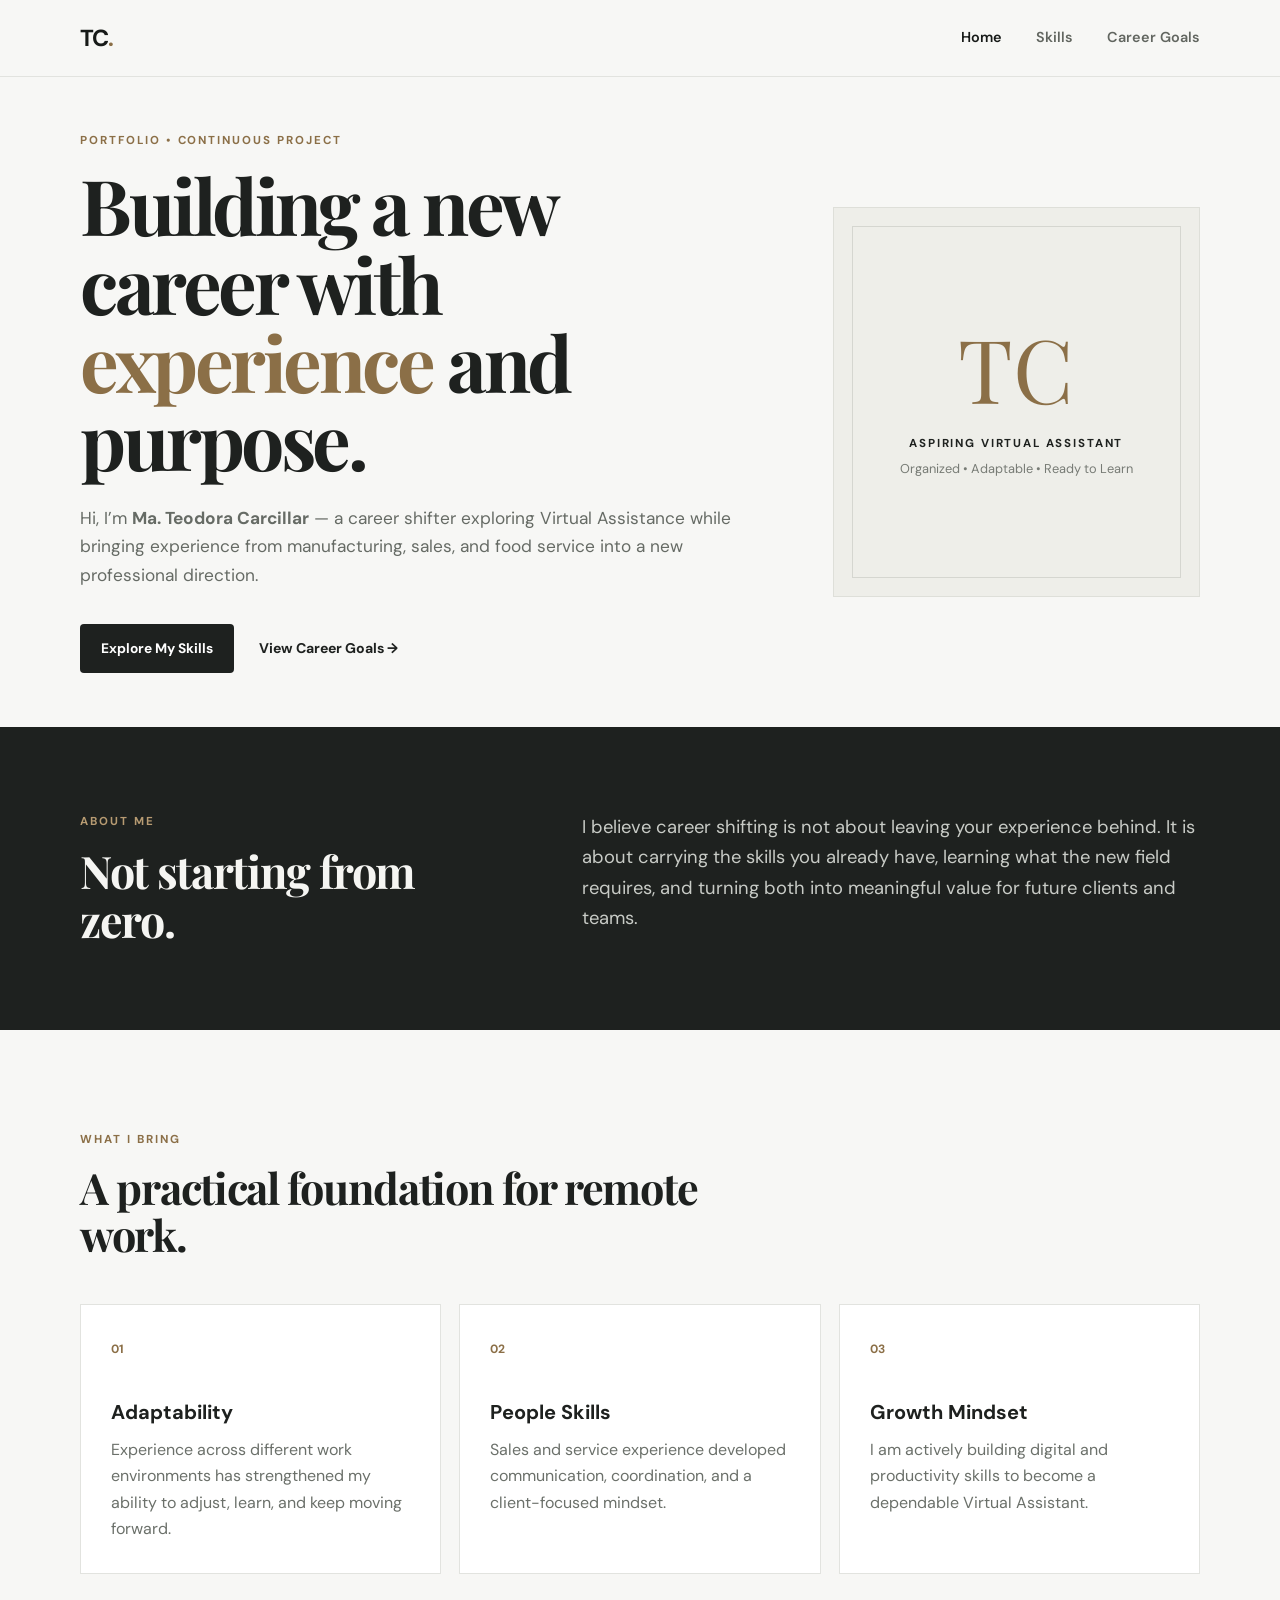
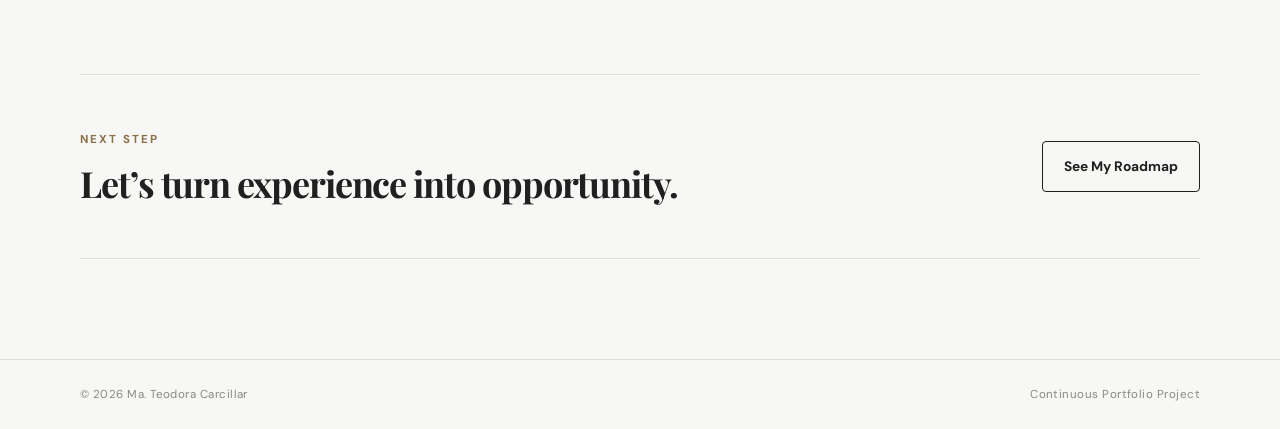
==== index.html @ 42d1a181 "Add files via upload" ====
<!DOCTYPE html>
<html lang="en">
<head>
  <meta charset="UTF-8">
  <meta name="viewport" content="width=device-width, initial-scale=1.0">
  <title>Ma. Teodora Carcillar | Portfolio</title>
  <meta name="description" content="Clean and minimalist professional portfolio of Ma. Teodora Carcillar.">
  <link rel="preconnect" href="https://fonts.googleapis.com">
  <link rel="preconnect" href="https://fonts.gstatic.com" crossorigin>
  <link href="https://fonts.googleapis.com/css2?family=DM+Sans:wght@400;500;600;700&family=Playfair+Display:wght@600;700&display=swap" rel="stylesheet">
  <link rel="stylesheet" href="styles.css">
</head>
<body>
<header class="nav-wrap">
  <nav class="nav container">
    <a class="brand" href="index.html">TC<span>.</span></a>
    <button class="menu-toggle" aria-label="Toggle menu">☰</button>
    <div class="nav-links">
      <a class="active" href="index.html">Home</a>
      <a href="skills.html">Skills</a>
      <a href="career-goals.html">Career Goals</a>
    </div>
  </nav>
</header>

<main>
<section class="hero container">
  <div class="hero-copy">
    <p class="eyebrow">PORTFOLIO • CONTINUOUS PROJECT</p>
    <h1>Building a new career with <em>experience</em> and purpose.</h1>
    <p class="lead">Hi, I’m <strong>Ma. Teodora Carcillar</strong> — a career shifter exploring Virtual Assistance while bringing experience from manufacturing, sales, and food service into a new professional direction.</p>
    <div class="hero-actions">
      <a class="btn btn-dark" href="skills.html">Explore My Skills</a>
      <a class="text-link" href="career-goals.html">View Career Goals →</a>
    </div>
  </div>
  <div class="hero-card">
    <div class="monogram">TC</div>
    <p>ASPIRING VIRTUAL ASSISTANT</p>
    <span>Organized • Adaptable • Ready to Learn</span>
  </div>
</section>

<section class="intro-band">
  <div class="container split">
    <div>
      <p class="eyebrow">ABOUT ME</p>
      <h2>Not starting from zero.</h2>
    </div>
    <p>I believe career shifting is not about leaving your experience behind. It is about carrying the skills you already have, learning what the new field requires, and turning both into meaningful value for future clients and teams.</p>
  </div>
</section>

<section class="container highlights">
  <div class="section-heading">
    <p class="eyebrow">WHAT I BRING</p>
    <h2>A practical foundation for remote work.</h2>
  </div>
  <div class="cards three">
    <article class="card">
      <span class="card-number">01</span>
      <h3>Adaptability</h3>
      <p>Experience across different work environments has strengthened my ability to adjust, learn, and keep moving forward.</p>
    </article>
    <article class="card">
      <span class="card-number">02</span>
      <h3>People Skills</h3>
      <p>Sales and service experience developed communication, coordination, and a client-focused mindset.</p>
    </article>
    <article class="card">
      <span class="card-number">03</span>
      <h3>Growth Mindset</h3>
      <p>I am actively building digital and productivity skills to become a dependable Virtual Assistant.</p>
    </article>
  </div>
</section>

<section class="cta container">
  <div>
    <p class="eyebrow">NEXT STEP</p>
    <h2>Let’s turn experience into opportunity.</h2>
  </div>
  <a class="btn btn-outline" href="career-goals.html">See My Roadmap</a>
</section>
</main>

<footer class="footer">
  <div class="container footer-inner">
    <span>© 2026 Ma. Teodora Carcillar</span>
    <span>Continuous Portfolio Project</span>
  </div>
</footer>
<script src="script.js"></script>
</body>
</html>
---- styles.css ----
*{box-sizing:border-box}html{scroll-behavior:smooth}body{margin:0;background:#f7f7f5;color:#1e211f;font-family:"DM Sans",sans-serif;line-height:1.65}.container{width:min(1120px,90%);margin:auto}.nav-wrap{position:sticky;top:0;z-index:20;background:rgba(247,247,245,.92);backdrop-filter:blur(14px);border-bottom:1px solid #e2e3df}.nav{height:76px;display:flex;align-items:center;justify-content:space-between}.brand{font-size:1.45rem;font-weight:700;color:#171a18;text-decoration:none;letter-spacing:-.05em}.brand span{color:#8b6f47}.nav-links{display:flex;gap:34px}.nav-links a{color:#626660;text-decoration:none;font-size:.9rem;font-weight:600}.nav-links a:hover,.nav-links a.active{color:#171a18}.menu-toggle{display:none;border:0;background:none;font-size:1.3rem}.hero{min-height:650px;display:grid;grid-template-columns:1.3fr .7fr;align-items:center;gap:70px}.eyebrow{font-size:.72rem;letter-spacing:.17em;font-weight:700;color:#8b6f47;margin:0 0 15px}.hero h1,.page-hero h1{font-family:"Playfair Display",serif;font-size:clamp(3rem,6vw,5.2rem);line-height:1.02;letter-spacing:-.045em;margin:0 0 25px;font-weight:700}.hero h1 em{font-style:normal;color:#8b6f47}.lead{font-size:1.08rem;color:#666b65;max-width:680px}.hero-actions{display:flex;align-items:center;gap:25px;margin-top:35px}.btn{display:inline-block;text-decoration:none;padding:13px 21px;border-radius:4px;font-weight:700;font-size:.86rem}.btn-dark{background:#1e211f;color:white}.btn-outline{border:1px solid #1e211f;color:#1e211f}.text-link{color:#1e211f;text-decoration:none;font-weight:700;font-size:.88rem}.hero-card{height:390px;border:1px solid #dedfd9;background:#eeeee9;display:flex;flex-direction:column;align-items:center;justify-content:center;text-align:center;position:relative}.hero-card:before{content:"";position:absolute;inset:18px;border:1px solid #d5d6d0}.monogram{font-family:"Playfair Display",serif;font-size:5.5rem;line-height:1;color:#8b6f47}.hero-card p{font-size:.72rem;letter-spacing:.16em;font-weight:700;margin:22px 0 5px}.hero-card span{font-size:.8rem;color:#777b75}.intro-band{background:#1e211f;color:#f5f5f2;padding:85px 0}.split{display:grid;grid-template-columns:.8fr 1.2fr;gap:90px;align-items:start}.intro-band h2,.section-heading h2,.cta h2,.page-hero h1,.gap-section h2,.panel h2,.development h2,.contact h2{font-family:"Playfair Display",serif;letter-spacing:-.03em;line-height:1.1;margin:0}.intro-band h2{font-size:2.8rem}.intro-band .eyebrow{color:#b79b72}.intro-band .split>p{font-size:1.15rem;color:#c8cbc6;margin:0}.highlights{padding:100px 0}.section-heading{margin-bottom:45px}.section-heading h2{font-size:2.7rem;max-width:650px}.cards{display:grid;gap:18px}.three{grid-template-columns:repeat(3,1fr)}.card{padding:30px;background:white;border:1px solid #e2e3df}.card-number{font-size:.75rem;color:#8b6f47;font-weight:700}.card h3{font-size:1.25rem;margin:35px 0 8px}.card p,.skill-card p,.panel p,.roadmap-item p,.plan-grid p{color:#6b706a;margin:0}.cta{margin-bottom:100px;border-top:1px solid #dfe0db;border-bottom:1px solid #dfe0db;padding:55px 0;display:flex;justify-content:space-between;align-items:center}.cta h2{font-size:2.25rem}.page-hero{padding:100px 0 65px}.page-hero h1{max-width:850px;font-size:clamp(3rem,5vw,4.7rem)}.page-hero>p:last-child{max-width:700px;color:#6b706a;font-size:1.08rem}.skill-section{padding-bottom:100px}.scale-note{display:flex;justify-content:space-between;gap:20px;padding:18px 20px;border-left:3px solid #8b6f47;background:#efefe9;margin-bottom:30px;font-size:.86rem}.scale-note span{color:#737770}.skill-grid{display:grid;grid-template-columns:repeat(2,1fr);gap:16px}.skill-card{background:white;border:1px solid #e1e2dd;padding:28px}.skill-category{font-size:.68rem!important;letter-spacing:.14em;color:#8b6f47!important;font-weight:700}.skill-card h3{margin:5px 0 6px;font-size:1.25rem;display:inline-block;margin-right:10px}.level{font-size:.65rem;padding:4px 8px;border-radius:20px;border:1px solid #d4d5d0;text-transform:uppercase;letter-spacing:.05em}.proficient{background:#e5eadf}.intermediate{background:#ebe8dd}.beginner{background:#f1eee6}.novice{background:#f2f2ef}.meter{height:4px;background:#e6e7e2;margin-top:20px}.meter i{display:block;height:100%;background:#8b6f47}.gap-section{background:#ecece6;padding:85px 0}.gap-list>div{display:grid;grid-template-columns:55px 1fr;gap:15px;padding:16px 0;border-bottom:1px solid #d7d8d2}.gap-list span,.plan-grid span{font-family:"Playfair Display",serif;color:#8b6f47;font-size:1.2rem}.gap-list p{margin:0;color:#5f645e}.roadmap{padding-bottom:95px}.roadmap-item{display:grid;grid-template-columns:150px 1fr;gap:50px;padding:45px 0;border-top:1px solid #dedfd9}.roadmap-item:last-child{border-bottom:1px solid #dedfd9}.year{font-family:"Playfair Display",serif;font-size:2.5rem;line-height:1;color:#8b6f47}.year small{font-family:"DM Sans",sans-serif;font-size:.58rem;letter-spacing:.16em;color:#70756e}.roadmap-item h2{font-family:"Playfair Display",serif;font-size:2rem;margin:0 0 10px}.two-col{display:grid;grid-template-columns:1fr 1fr;gap:18px;padding-bottom:100px}.panel{background:white;border:1px solid #e0e1dc;padding:35px}.panel h2{font-size:2rem;margin-bottom:15px}.clean-list{list-style:none;margin:0;padding:0}.clean-list li{padding:12px 0;border-bottom:1px solid #e3e4df}.development{background:#1e211f;color:#f5f5f2;padding:90px 0}.development .eyebrow{color:#b79b72}.development h2{font-size:2.7rem}.plan-grid{display:grid;grid-template-columns:repeat(4,1fr);gap:20px;margin-top:45px}.plan-grid>div{border-top:1px solid #4b4e4a;padding-top:18px}.plan-grid h3{margin:12px 0 5px}.plan-grid p{color:#bfc2bc}.contact{padding:90px 0}.contact h2{font-size:2.8rem;margin-bottom:10px}.contact>p{color:#6b706a}.contact-row{display:flex;gap:45px;flex-wrap:wrap;margin-top:30px;font-size:.82rem}.contact-row strong{font-weight:600;color:#1e211f}.footer{border-top:1px solid #dedfd9;padding:25px 0}.footer-inner{display:flex;justify-content:space-between;color:#858982;font-size:.72rem;letter-spacing:.04em}@media(max-width:800px){.nav-links{display:none;position:absolute;top:76px;left:0;right:0;background:#f7f7f5;border-bottom:1px solid #ddd;padding:20px 5%;flex-direction:column;gap:18px}.nav-links.open{display:flex}.menu-toggle{display:block}.hero{grid-template-columns:1fr;padding:70px 0}.hero-card{height:300px}.split,.two-col{grid-template-columns:1fr;gap:35px}.three,.skill-grid,.plan-grid{grid-template-columns:1fr}.cta{align-items:flex-start;gap:25px;flex-direction:column}.roadmap-item{grid-template-columns:1fr;gap:20px}.scale-note{flex-direction:column}.page-hero{padding:70px 0 45px}.footer-inner{flex-direction:column;gap:8px}}
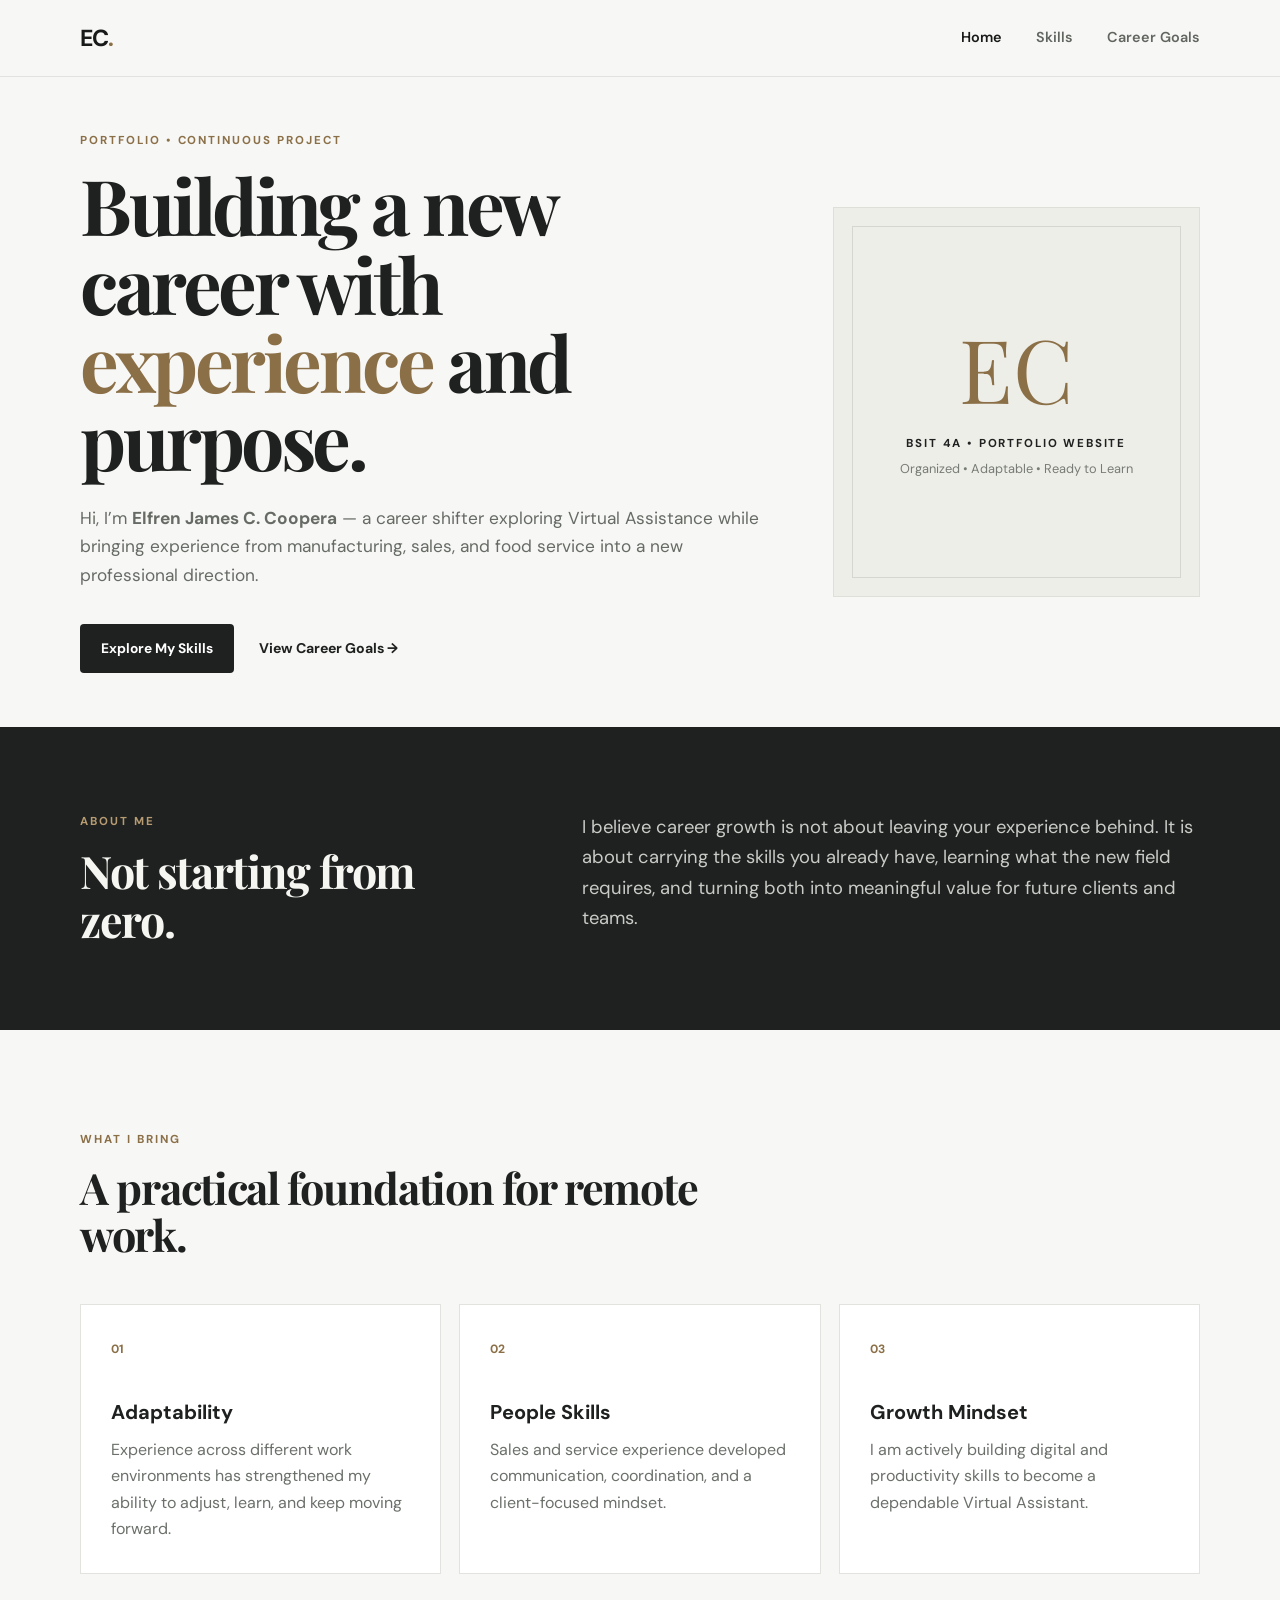
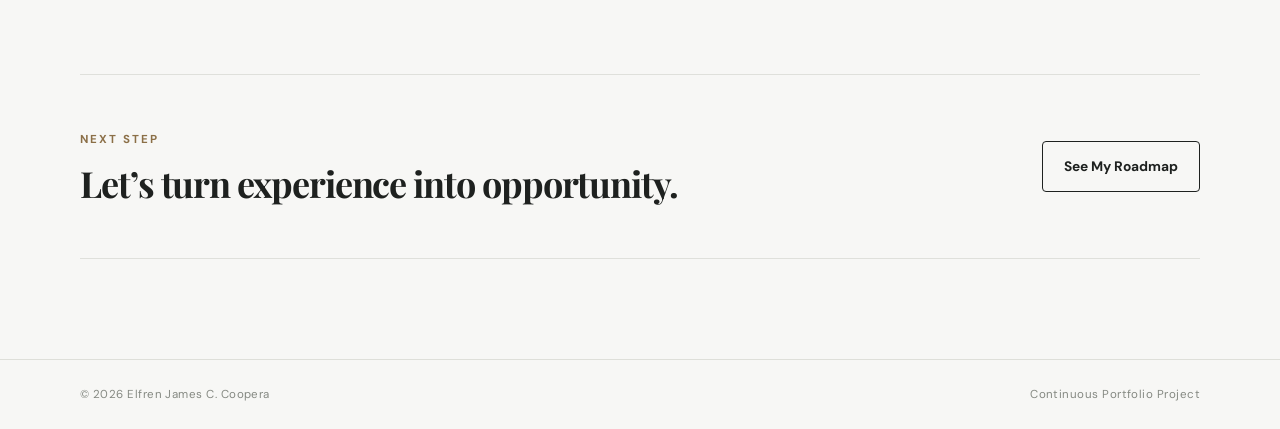
==== commit e8e7532f: "Add files via upload" ====
--- a/index.html
+++ b/index.html
@@ -3,8 +3,8 @@
 <head>
   <meta charset="UTF-8">
   <meta name="viewport" content="width=device-width, initial-scale=1.0">
-  <title>Ma. Teodora Carcillar | Portfolio</title>
-  <meta name="description" content="Clean and minimalist professional portfolio of Ma. Teodora Carcillar.">
+  <title>Elfren James C. Coopera | Portfolio</title>
+  <meta name="description" content="Clean and minimalist professional portfolio of Elfren James C. Coopera.">
   <link rel="preconnect" href="https://fonts.googleapis.com">
   <link rel="preconnect" href="https://fonts.gstatic.com" crossorigin>
   <link href="https://fonts.googleapis.com/css2?family=DM+Sans:wght@400;500;600;700&family=Playfair+Display:wght@600;700&display=swap" rel="stylesheet">
@@ -13,7 +13,7 @@
 <body>
 <header class="nav-wrap">
   <nav class="nav container">
-    <a class="brand" href="index.html">TC<span>.</span></a>
+    <a class="brand" href="index.html">EC<span>.</span></a>
     <button class="menu-toggle" aria-label="Toggle menu">☰</button>
     <div class="nav-links">
       <a class="active" href="index.html">Home</a>
@@ -28,15 +28,15 @@
   <div class="hero-copy">
     <p class="eyebrow">PORTFOLIO • CONTINUOUS PROJECT</p>
     <h1>Building a new career with <em>experience</em> and purpose.</h1>
-    <p class="lead">Hi, I’m <strong>Ma. Teodora Carcillar</strong> — a career shifter exploring Virtual Assistance while bringing experience from manufacturing, sales, and food service into a new professional direction.</p>
+    <p class="lead">Hi, I’m <strong>Elfren James C. Coopera</strong> — a career shifter exploring Virtual Assistance while bringing experience from manufacturing, sales, and food service into a new professional direction.</p>
     <div class="hero-actions">
       <a class="btn btn-dark" href="skills.html">Explore My Skills</a>
       <a class="text-link" href="career-goals.html">View Career Goals →</a>
     </div>
   </div>
   <div class="hero-card">
-    <div class="monogram">TC</div>
-    <p>ASPIRING VIRTUAL ASSISTANT</p>
+    <div class="monogram">EC</div>
+    <p>BSIT 4A • PORTFOLIO WEBSITE</p>
     <span>Organized • Adaptable • Ready to Learn</span>
   </div>
 </section>
@@ -47,7 +47,7 @@
       <p class="eyebrow">ABOUT ME</p>
       <h2>Not starting from zero.</h2>
     </div>
-    <p>I believe career shifting is not about leaving your experience behind. It is about carrying the skills you already have, learning what the new field requires, and turning both into meaningful value for future clients and teams.</p>
+    <p>I believe career growth is not about leaving your experience behind. It is about carrying the skills you already have, learning what the new field requires, and turning both into meaningful value for future clients and teams.</p>
   </div>
 </section>
 
@@ -86,7 +86,7 @@
 
 <footer class="footer">
   <div class="container footer-inner">
-    <span>© 2026 Ma. Teodora Carcillar</span>
+    <span>© 2026 Elfren James C. Coopera</span>
     <span>Continuous Portfolio Project</span>
   </div>
 </footer>
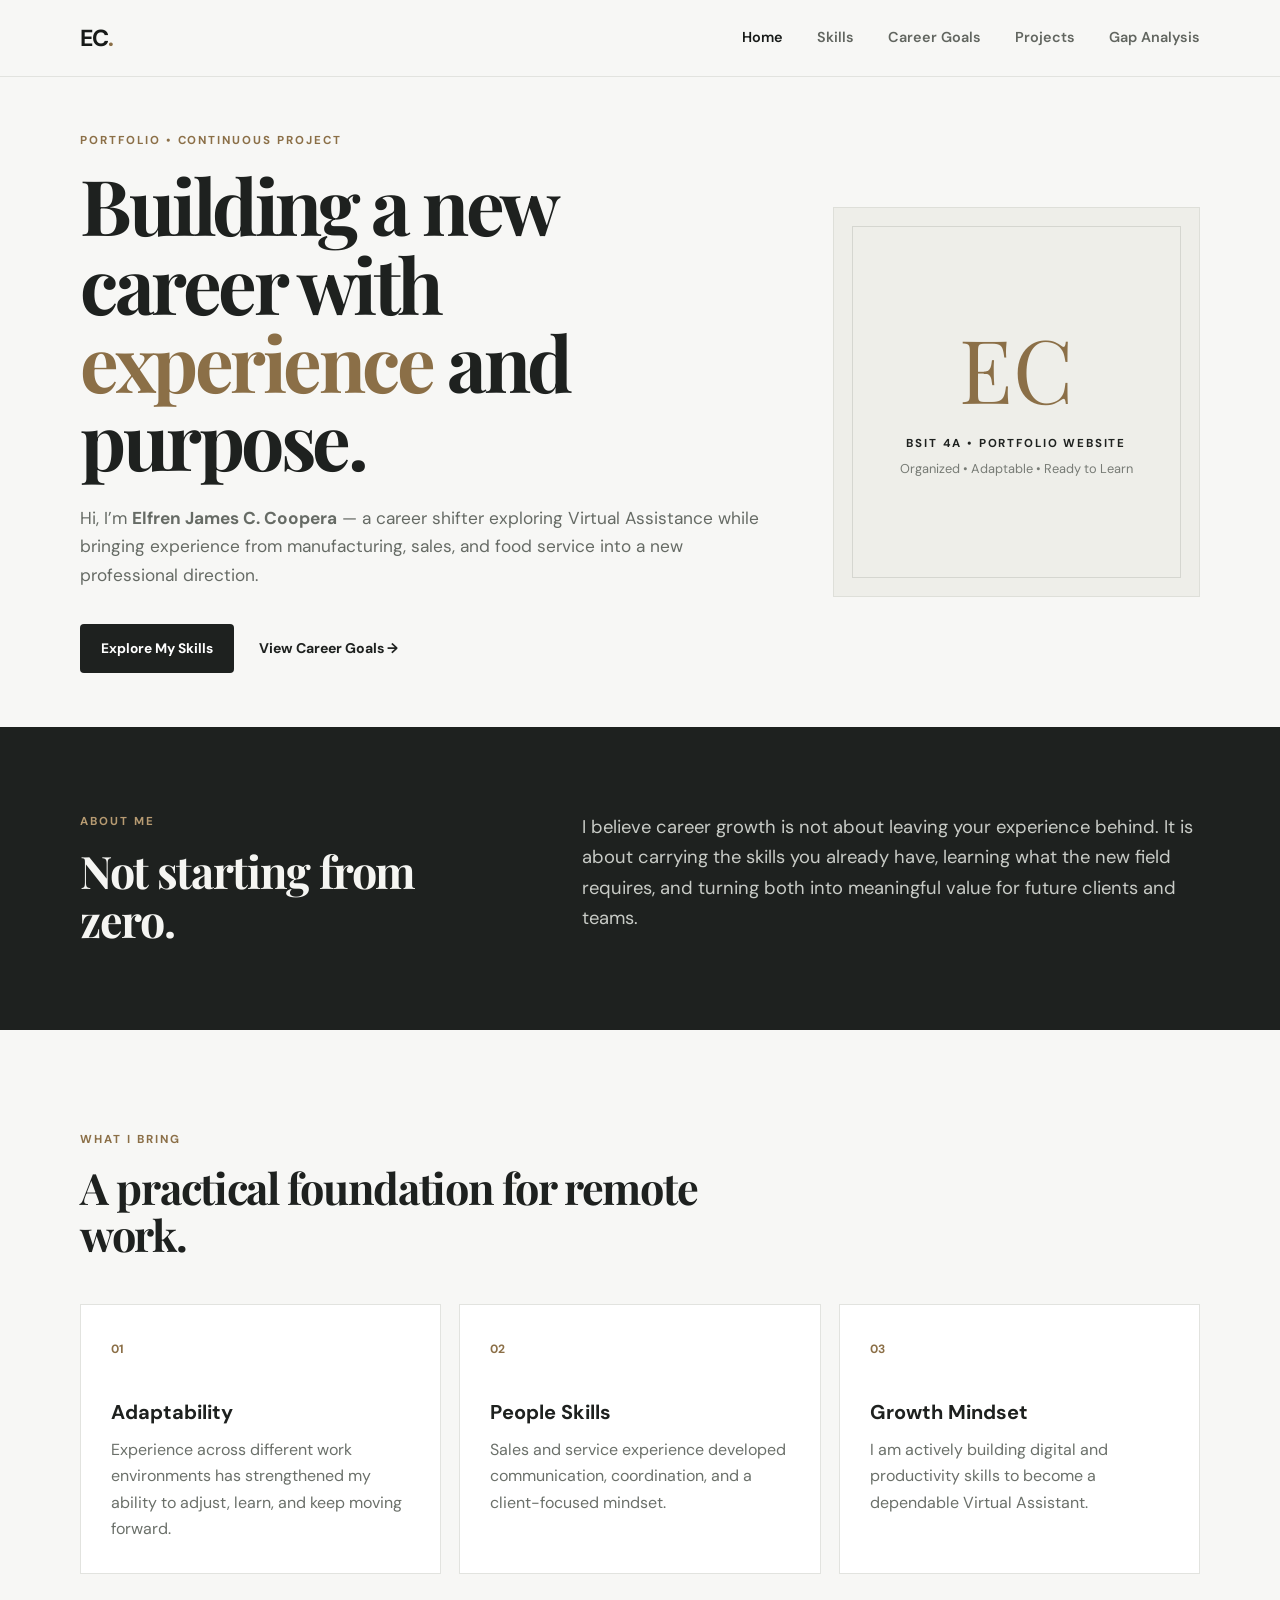
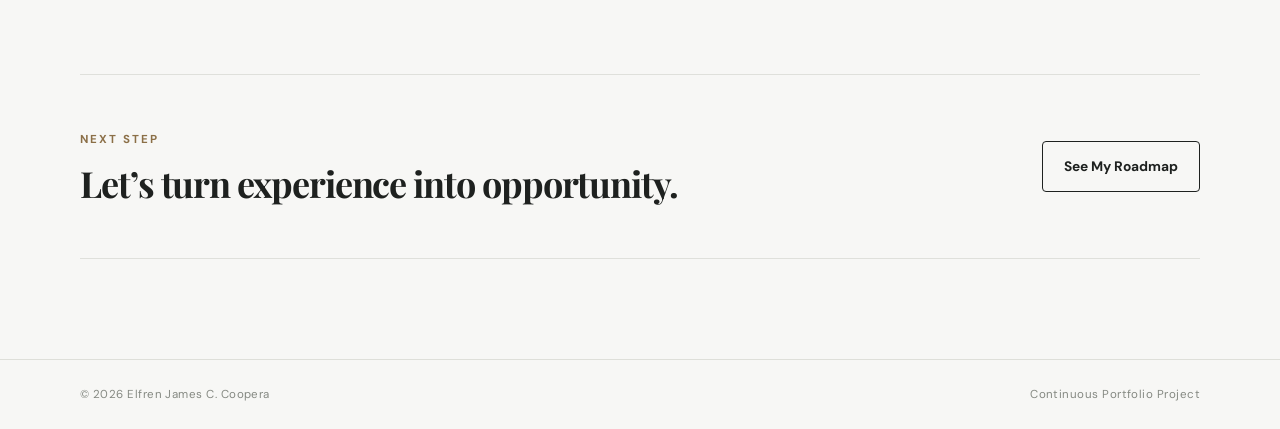
==== commit 34999249: "Update index.html Added Projects and Gap Analysis navigation links" ====
--- a/index.html
+++ b/index.html
@@ -19,6 +19,8 @@
       <a class="active" href="index.html">Home</a>
       <a href="skills.html">Skills</a>
       <a href="career-goals.html">Career Goals</a>
+      <a href="projects.html">Projects</a>
+<a href="gap-analysis.html">Gap Analysis</a>
     </div>
   </nav>
 </header>
